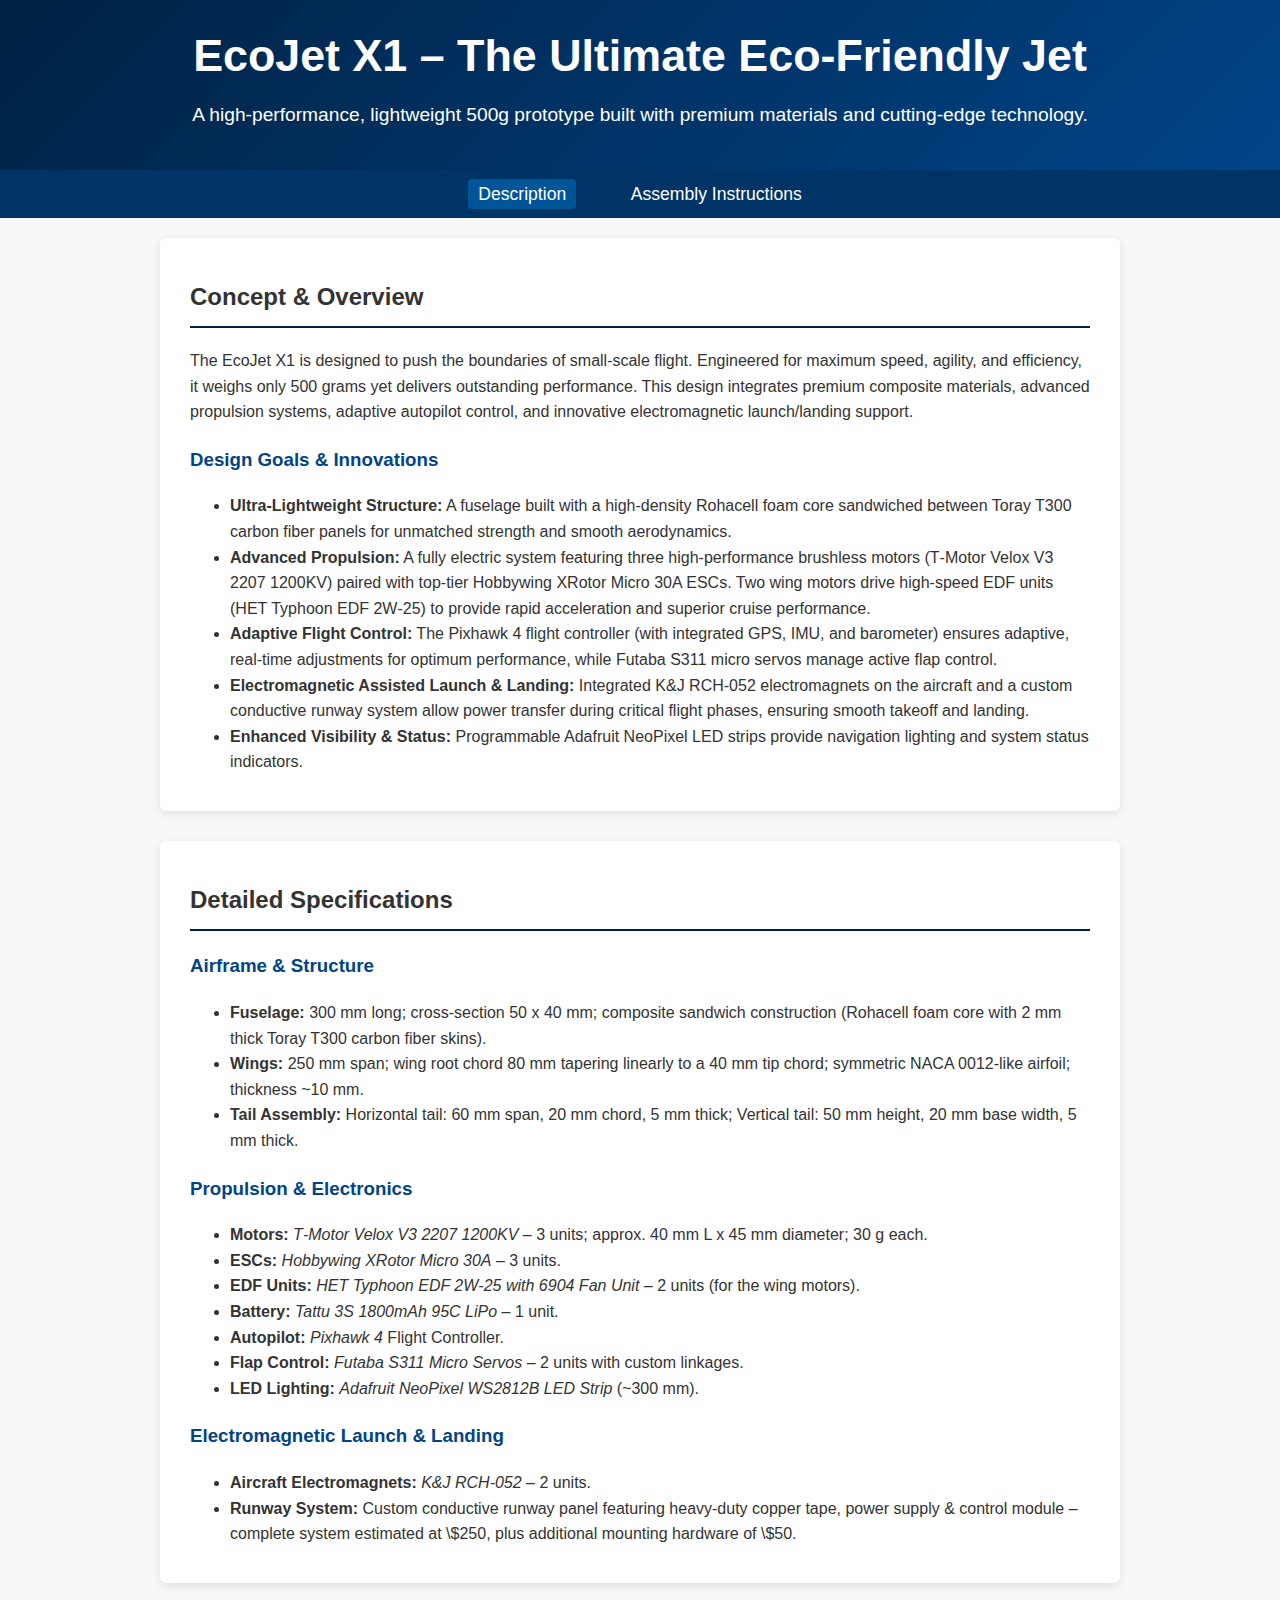
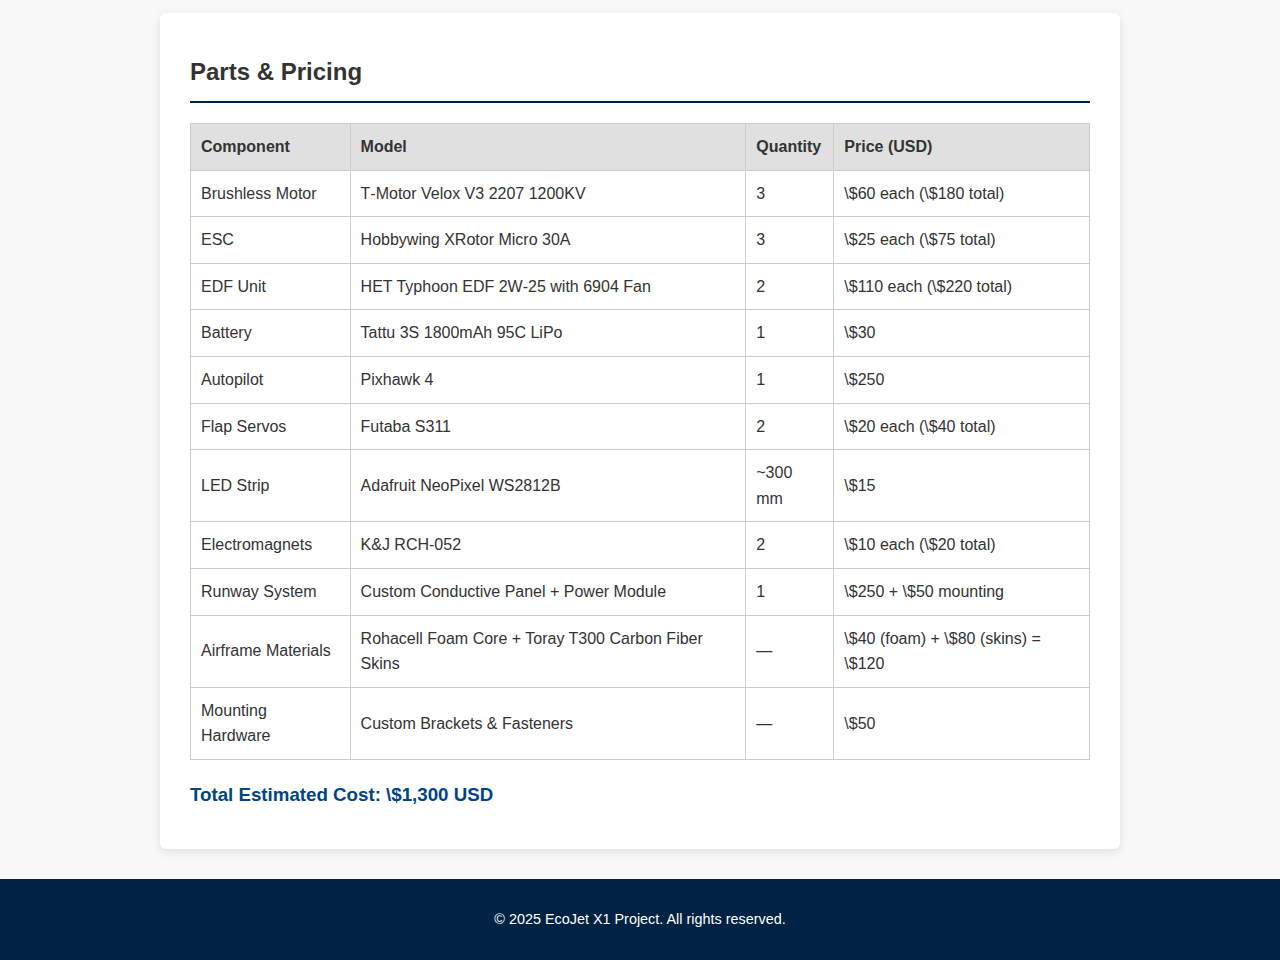
==== index.html @ 27638d11 "first commit" ====
<!DOCTYPE html>
<html lang="en">
<head>
  <meta charset="UTF-8">
  <meta name="viewport" content="width=device-width, initial-scale=1">
  <title>EcoJet X1 – Detailed Description</title>
  <link rel="stylesheet" href="styles.css">
</head>
<body>
  <header>
    <h1>EcoJet X1 – The Ultimate Eco-Friendly Jet</h1>
    <p>A high-performance, lightweight 500g prototype built with premium materials and cutting-edge technology.</p>
  </header>
  
  <nav>
    <ul>
      <li><a href="index.html" class="active">Description</a></li>
      <li><a href="assembly.html">Assembly Instructions</a></li>
    </ul>
  </nav>
  
  <main>
    <section id="overview">
      <h2>Concept & Overview</h2>
      <p>The EcoJet X1 is designed to push the boundaries of small‑scale flight. Engineered for maximum speed, agility, and efficiency, it weighs only 500 grams yet delivers outstanding performance. This design integrates premium composite materials, advanced propulsion systems, adaptive autopilot control, and innovative electromagnetic launch/landing support.</p>
      
      <h3>Design Goals & Innovations</h3>
      <ul>
        <li><strong>Ultra-Lightweight Structure:</strong> A fuselage built with a high‑density Rohacell foam core sandwiched between Toray T300 carbon fiber panels for unmatched strength and smooth aerodynamics.</li>
        <li><strong>Advanced Propulsion:</strong> A fully electric system featuring three high‑performance brushless motors (T‑Motor Velox V3 2207 1200KV) paired with top‑tier Hobbywing XRotor Micro 30A ESCs. Two wing motors drive high‑speed EDF units (HET Typhoon EDF 2W‑25) to provide rapid acceleration and superior cruise performance.</li>
        <li><strong>Adaptive Flight Control:</strong> The Pixhawk 4 flight controller (with integrated GPS, IMU, and barometer) ensures adaptive, real‑time adjustments for optimum performance, while Futaba S311 micro servos manage active flap control.</li>
        <li><strong>Electromagnetic Assisted Launch & Landing:</strong> Integrated K&J RCH‑052 electromagnets on the aircraft and a custom conductive runway system allow power transfer during critical flight phases, ensuring smooth takeoff and landing.</li>
        <li><strong>Enhanced Visibility & Status:</strong> Programmable Adafruit NeoPixel LED strips provide navigation lighting and system status indicators.</li>
      </ul>
    </section>
    
    <section id="dimensions">
      <h2>Detailed Specifications</h2>
      <h3>Airframe & Structure</h3>
      <ul>
        <li><strong>Fuselage:</strong> 300 mm long; cross‑section 50 x 40 mm; composite sandwich construction (Rohacell foam core with 2 mm thick Toray T300 carbon fiber skins).</li>
        <li><strong>Wings:</strong> 250 mm span; wing root chord 80 mm tapering linearly to a 40 mm tip chord; symmetric NACA 0012-like airfoil; thickness ~10 mm.</li>
        <li><strong>Tail Assembly:</strong> Horizontal tail: 60 mm span, 20 mm chord, 5 mm thick; Vertical tail: 50 mm height, 20 mm base width, 5 mm thick.</li>
      </ul>
      
      <h3>Propulsion & Electronics</h3>
      <ul>
        <li><strong>Motors:</strong> <em>T‑Motor Velox V3 2207 1200KV</em> – 3 units; approx. 40 mm L x 45 mm diameter; 30 g each.</li>
        <li><strong>ESCs:</strong> <em>Hobbywing XRotor Micro 30A</em> – 3 units.</li>
        <li><strong>EDF Units:</strong> <em>HET Typhoon EDF 2W‑25 with 6904 Fan Unit</em> – 2 units (for the wing motors).</li>
        <li><strong>Battery:</strong> <em>Tattu 3S 1800mAh 95C LiPo</em> – 1 unit.</li>
        <li><strong>Autopilot:</strong> <em>Pixhawk 4</em> Flight Controller.</li>
        <li><strong>Flap Control:</strong> <em>Futaba S311 Micro Servos</em> – 2 units with custom linkages.</li>
        <li><strong>LED Lighting:</strong> <em>Adafruit NeoPixel WS2812B LED Strip</em> (~300 mm).</li>
      </ul>
      
      <h3>Electromagnetic Launch & Landing</h3>
      <ul>
        <li><strong>Aircraft Electromagnets:</strong> <em>K&J RCH‑052</em> – 2 units.</li>
        <li><strong>Runway System:</strong> Custom conductive runway panel featuring heavy‑duty copper tape, power supply & control module – complete system estimated at \$250, plus additional mounting hardware of \$50.</li>
      </ul>
    </section>
    
    <section id="parts">
      <h2>Parts & Pricing</h2>
      <table>
        <thead>
          <tr>
            <th>Component</th>
            <th>Model</th>
            <th>Quantity</th>
            <th>Price (USD)</th>
          </tr>
        </thead>
        <tbody>
          <tr>
            <td>Brushless Motor</td>
            <td>T‑Motor Velox V3 2207 1200KV</td>
            <td>3</td>
            <td>\$60 each (\$180 total)</td>
          </tr>
          <tr>
            <td>ESC</td>
            <td>Hobbywing XRotor Micro 30A</td>
            <td>3</td>
            <td>\$25 each (\$75 total)</td>
          </tr>
          <tr>
            <td>EDF Unit</td>
            <td>HET Typhoon EDF 2W‑25 with 6904 Fan</td>
            <td>2</td>
            <td>\$110 each (\$220 total)</td>
          </tr>
          <tr>
            <td>Battery</td>
            <td>Tattu 3S 1800mAh 95C LiPo</td>
            <td>1</td>
            <td>\$30</td>
          </tr>
          <tr>
            <td>Autopilot</td>
            <td>Pixhawk 4</td>
            <td>1</td>
            <td>\$250</td>
          </tr>
          <tr>
            <td>Flap Servos</td>
            <td>Futaba S311</td>
            <td>2</td>
            <td>\$20 each (\$40 total)</td>
          </tr>
          <tr>
            <td>LED Strip</td>
            <td>Adafruit NeoPixel WS2812B</td>
            <td>~300 mm</td>
            <td>\$15</td>
          </tr>
          <tr>
            <td>Electromagnets</td>
            <td>K&J RCH‑052</td>
            <td>2</td>
            <td>\$10 each (\$20 total)</td>
          </tr>
          <tr>
            <td>Runway System</td>
            <td>Custom Conductive Panel + Power Module</td>
            <td>1</td>
            <td>\$250 + \$50 mounting</td>
          </tr>
          <tr>
            <td>Airframe Materials</td>
            <td>Rohacell Foam Core + Toray T300 Carbon Fiber Skins</td>
            <td>—</td>
            <td>\$40 (foam) + \$80 (skins) = \$120</td>
          </tr>
          <tr>
            <td>Mounting Hardware</td>
            <td>Custom Brackets & Fasteners</td>
            <td>—</td>
            <td>\$50</td>
          </tr>
        </tbody>
      </table>
      <h3>Total Estimated Cost: \$1,300 USD</h3>
    </section>
  </main>
  
  <footer>
    <p>&copy; 2025 EcoJet X1 Project. All rights reserved.</p>
  </footer>
</body>
</html>
---- styles.css ----
/* Global Styles */
body {
    margin: 0;
    font-family: 'Segoe UI', Arial, sans-serif;
    background: #f8f8f8;
    color: #333;
    line-height: 1.6;
  }
  header {
    background: linear-gradient(135deg, #002244, #004488);
    color: #fff;
    padding: 20px;
    text-align: center;
  }
  header h1 {
    margin: 0;
    font-size: 2.8em;
  }
  header p {
    margin-top: 8px;
    font-size: 1.2em;
  }
  nav {
    background: #003366;
  }
  nav ul {
    list-style: none;
    margin: 0;
    padding: 10px;
    text-align: center;
  }
  nav ul li {
    display: inline-block;
    margin: 0 20px;
  }
  nav ul li a {
    color: #fff;
    text-decoration: none;
    font-size: 1.1em;
    padding: 5px 10px;
    transition: background 0.3s;
  }
  nav ul li a:hover,
  nav ul li a.active {
    background: #005599;
    border-radius: 4px;
  }
  
  /* Main Content Sections */
  main {
    max-width: 960px;
    margin: 20px auto;
    padding: 0 20px;
  }
  section {
    background: #fff;
    margin-bottom: 30px;
    padding: 20px 30px;
    border-radius: 6px;
    box-shadow: 0 3px 10px rgba(0,0,0,0.1);
  }
  section h2 {
    border-bottom: 2px solid #002244;
    padding-bottom: 10px;
    margin-bottom: 20px;
  }
  section h3 {
    color: #004488;
    margin-top: 20px;
  }
  
  /* Table for Parts & Pricing */
  table {
    width: 100%;
    border-collapse: collapse;
    margin-top: 20px;
  }
  table th, table td {
    border: 1px solid #ccc;
    padding: 10px;
    text-align: left;
  }
  table th {
    background: #e0e0e0;
  }
  
  /* Model Views Section */
  .model-section {
    text-align: center;
  }
  .tabs {
    margin: 20px 0;
  }
  .tab-button {
    background: #0055aa;
    color: #fff;
    border: none;
    padding: 10px 20px;
    margin: 0 8px;
    cursor: pointer;
    border-radius: 4px;
    transition: background 0.3s;
  }
  .tab-button:hover, .tab-button.active {
    background: #0077cc;
  }
  .views {
    position: relative;
    border: 2px solid #ccc;
    border-radius: 6px;
    background: #e6e6e6;
    height: 400px;
    margin-bottom: 20px;
  }
  
  /* Simplified Model Views (using basic shapes) */
  .model {
    position: relative;
    margin: 0 auto;
    width: 60%;
    height: 80%;
  }
  .fuselage-front, .fuselage-side, .fuselage-top {
    background: linear-gradient(135deg, #999, #666);
    border-radius: 50px;
    box-shadow: inset 0 0 8px rgba(0,0,0,0.3);
  }
  .fuselage-front {
    width: 20%;
    height: 50%;
    margin: 20px auto;
  }
  .wing-front {
    background: linear-gradient(135deg, #555, #333);
    height: 8%;
    border-radius: 3px;
    box-shadow: inset 0 0 4px rgba(0,0,0,0.3);
  }
  .wing-front.wing-left {
    width: 40%;
    transform: translateY(-50%) rotate(-10deg);
    float: left;
  }
  .wing-front.wing-right {
    width: 40%;
    transform: translateY(-50%) rotate(10deg);
    float: right;
  }
  .tail-front {
    background: #444;
    width: 15%;
    height: 5%;
    margin: 0 auto;
    border-radius: 3px;
  }
  /* Side and Top views can use similar simplified styles */
  .model.side .fuselage-side, 
  .model.top .fuselage-top {
    width: 15%;
    height: 40%;
    margin: 0 auto;
    border-radius: 20px;
  }
  .model.side .wing-side, 
  .model.top .wing-top {
    background: linear-gradient(135deg, #555, #333);
    height: 8%;
    border-radius: 3px;
    margin-top: 10px;
  }
  .model.side .tail-side, 
  .model.top .tail-top {
    background: #444;
    width: 12%;
    height: 5%;
    margin: 10px auto 0;
    border-radius: 3px;
  }
  
  /* Parts List & Assembly Instructions */
  .parts-list, .assembly-section ol, .assembly-section ul {
    font-size: 1em;
    margin-left: 20px;
  }
  .assembly-section li {
    margin-bottom: 10px;
  }
  
  /* Footer */
  footer {
    background: #002244;
    color: #fff;
    text-align: center;
    padding: 15px;
    font-size: 0.9em;
  }
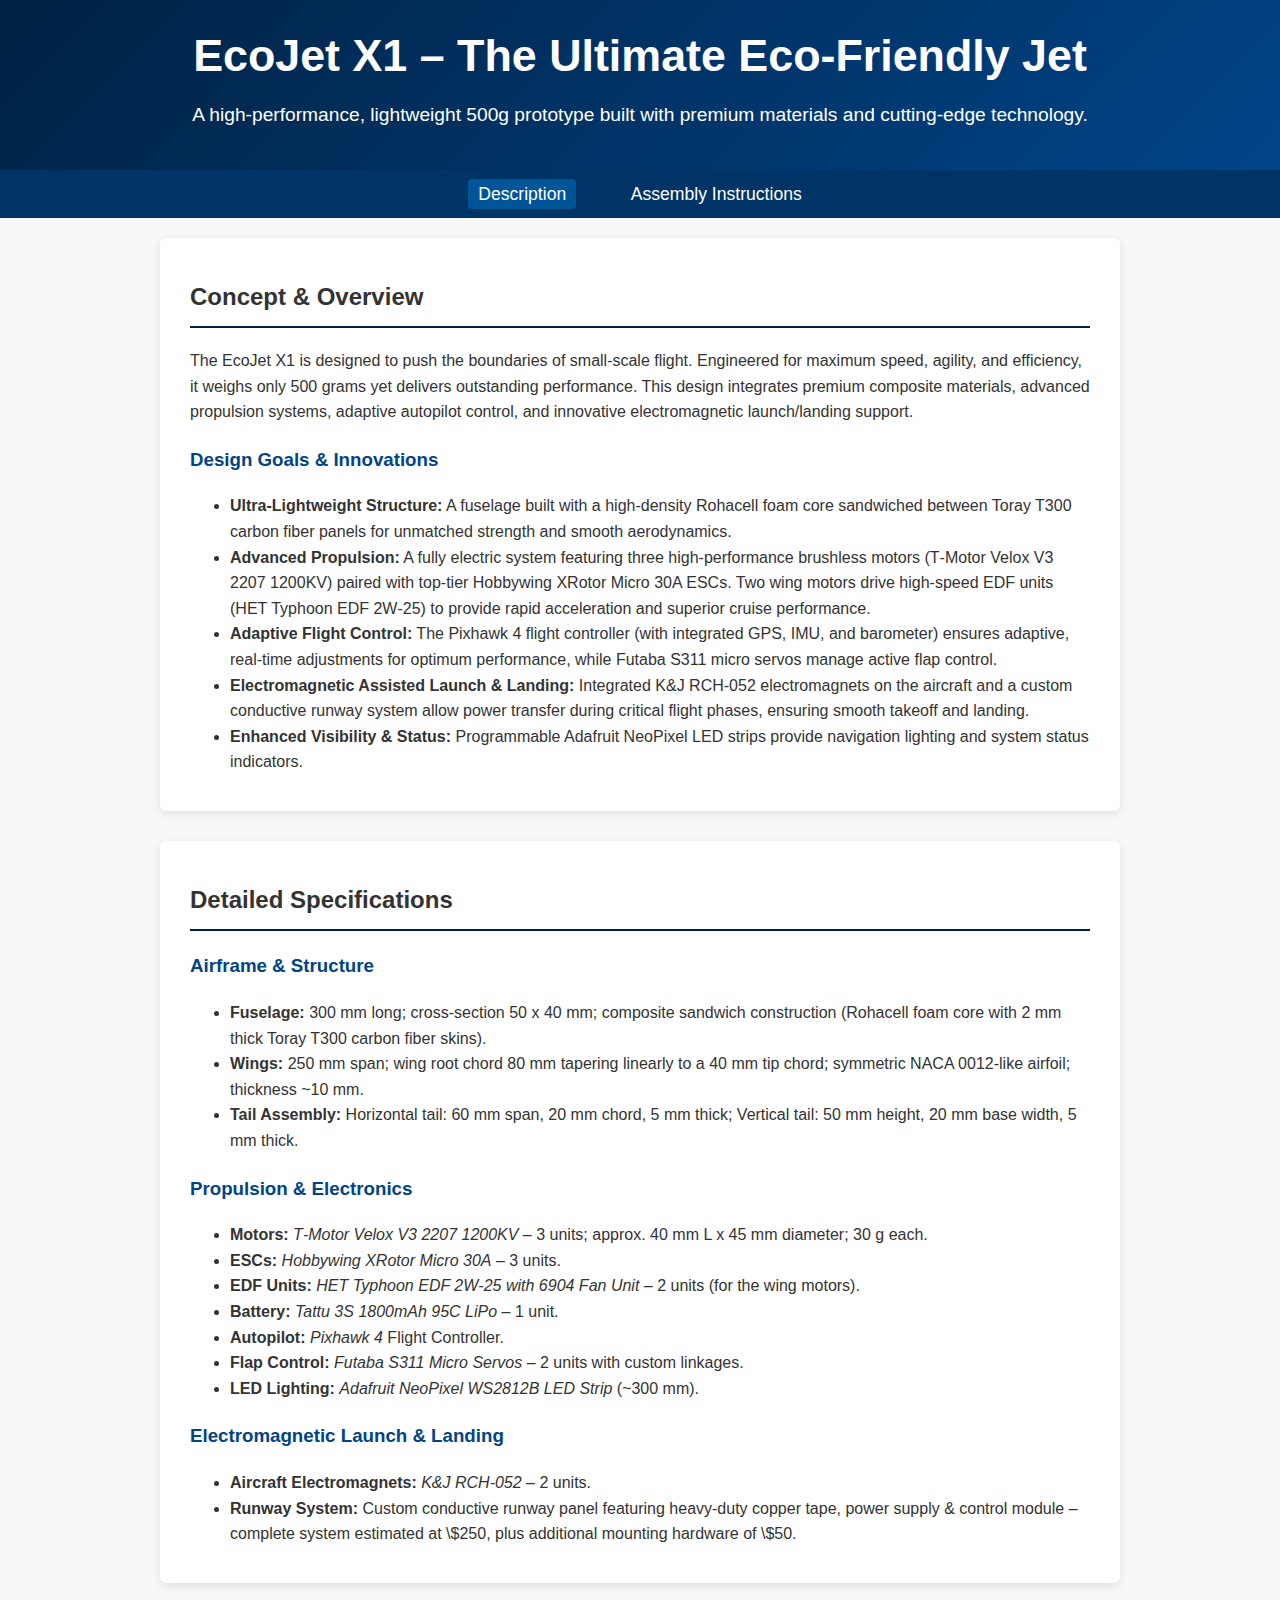
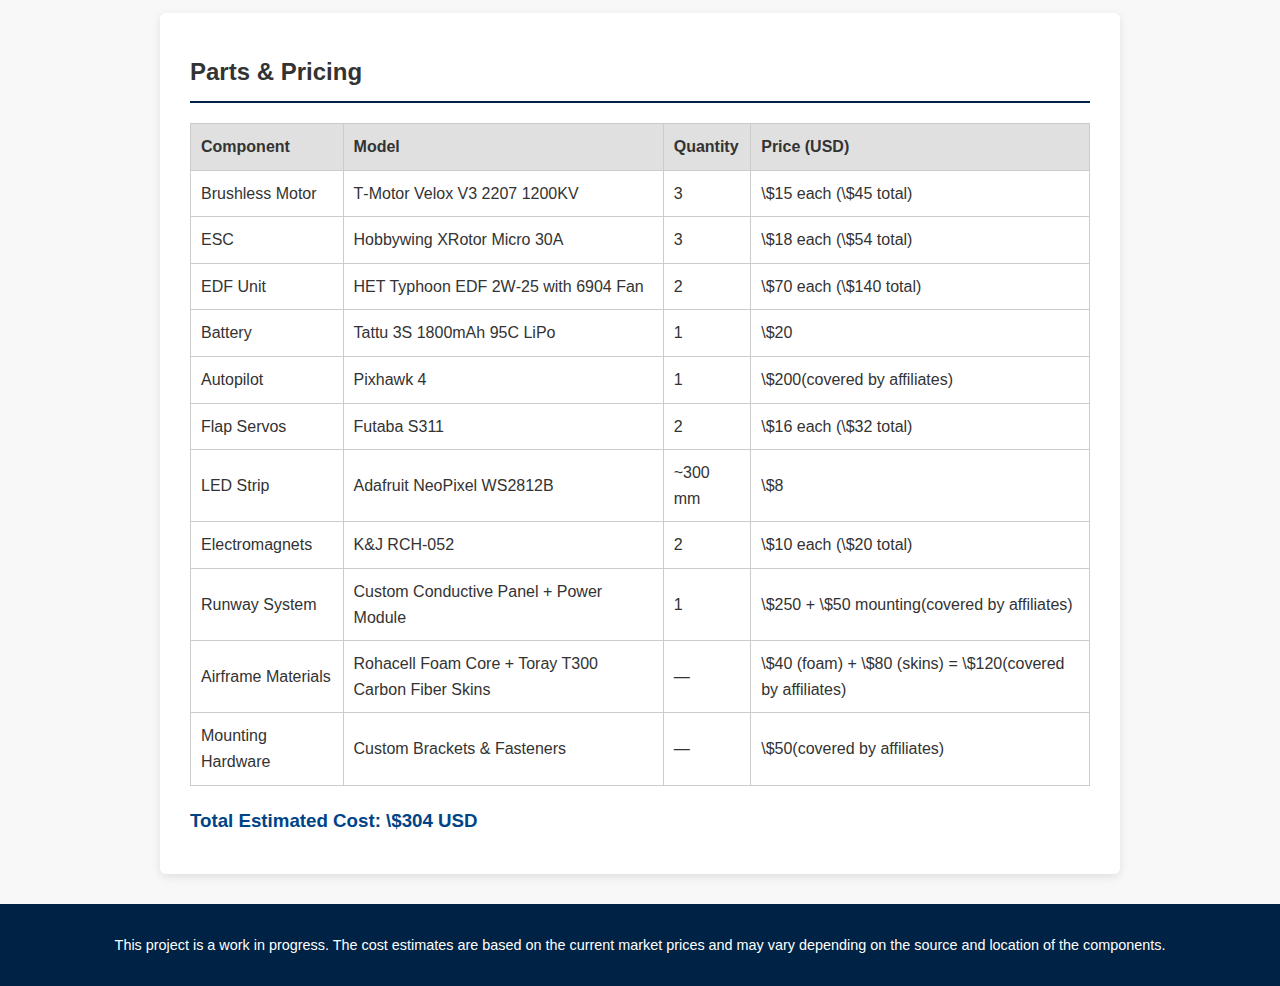
==== commit 908533ed: "prices updated" ====
--- a/index.html
+++ b/index.html
@@ -77,43 +77,43 @@
             <td>Brushless Motor</td>
             <td>T‑Motor Velox V3 2207 1200KV</td>
             <td>3</td>
-            <td>\$60 each (\$180 total)</td>
+            <td>\$15 each (\$45 total)</td>
           </tr>
           <tr>
             <td>ESC</td>
             <td>Hobbywing XRotor Micro 30A</td>
             <td>3</td>
-            <td>\$25 each (\$75 total)</td>
+            <td>\$18 each (\$54 total)</td>
           </tr>
           <tr>
             <td>EDF Unit</td>
             <td>HET Typhoon EDF 2W‑25 with 6904 Fan</td>
             <td>2</td>
-            <td>\$110 each (\$220 total)</td>
+            <td>\$70 each (\$140 total)</td>
           </tr>
           <tr>
             <td>Battery</td>
             <td>Tattu 3S 1800mAh 95C LiPo</td>
             <td>1</td>
-            <td>\$30</td>
+            <td>\$20</td>
           </tr>
           <tr>
             <td>Autopilot</td>
             <td>Pixhawk 4</td>
             <td>1</td>
-            <td>\$250</td>
+            <td>\$200(covered by affiliates)</td>
           </tr>
           <tr>
             <td>Flap Servos</td>
             <td>Futaba S311</td>
             <td>2</td>
-            <td>\$20 each (\$40 total)</td>
+            <td>\$16 each (\$32 total)</td>
           </tr>
           <tr>
             <td>LED Strip</td>
             <td>Adafruit NeoPixel WS2812B</td>
             <td>~300 mm</td>
-            <td>\$15</td>
+            <td>\$8</td>
           </tr>
           <tr>
             <td>Electromagnets</td>
@@ -125,28 +125,28 @@
             <td>Runway System</td>
             <td>Custom Conductive Panel + Power Module</td>
             <td>1</td>
-            <td>\$250 + \$50 mounting</td>
+            <td>\$250 + \$50 mounting(covered by affiliates)</td>
           </tr>
           <tr>
             <td>Airframe Materials</td>
             <td>Rohacell Foam Core + Toray T300 Carbon Fiber Skins</td>
             <td>—</td>
-            <td>\$40 (foam) + \$80 (skins) = \$120</td>
+            <td>\$40 (foam) + \$80 (skins) = \$120(covered by affiliates)</td>
           </tr>
           <tr>
             <td>Mounting Hardware</td>
             <td>Custom Brackets & Fasteners</td>
             <td>—</td>
-            <td>\$50</td>
+            <td>\$50(covered by affiliates)</td>
           </tr>
         </tbody>
       </table>
-      <h3>Total Estimated Cost: \$1,300 USD</h3>
+      <h3>Total Estimated Cost: \$304 USD</h3>
     </section>
   </main>
   
   <footer>
-    <p>&copy; 2025 EcoJet X1 Project. All rights reserved.</p>
+    <p>This project is a work in progress. The cost estimates are based on the current market prices and may vary depending on the source and location of the components.</p>
   </footer>
 </body>
 </html>
